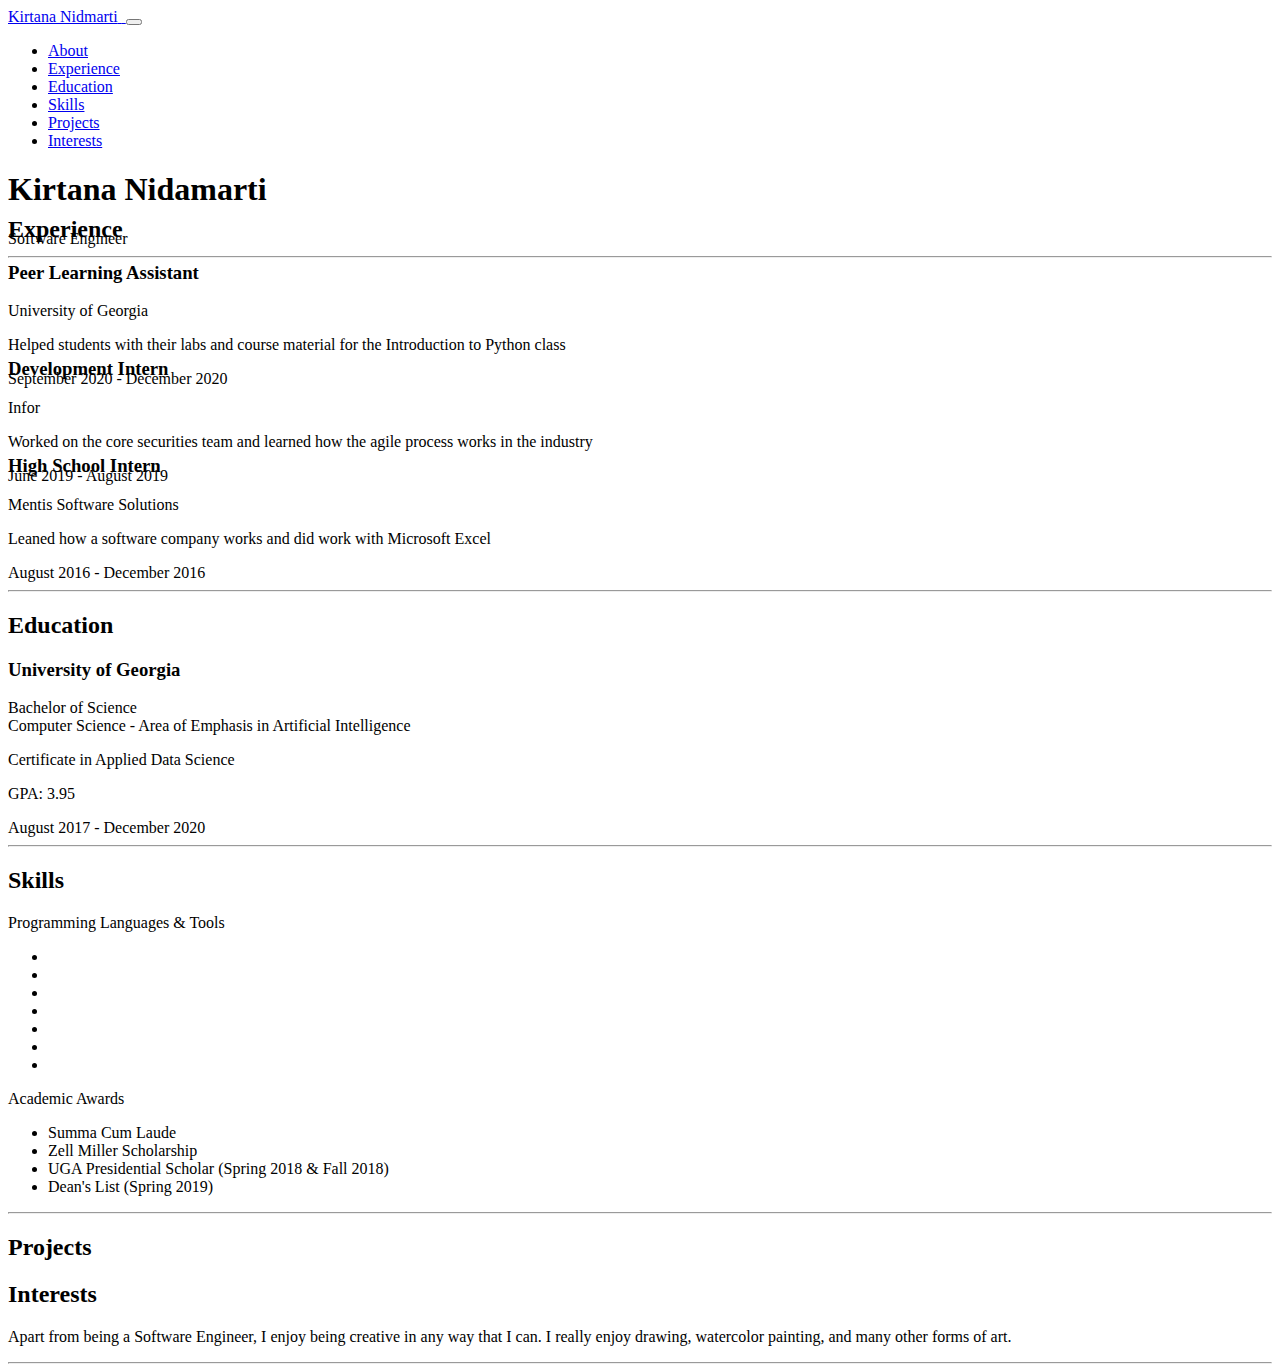
==== index.html @ aa6d08ef "Update index.html" ====
<!DOCTYPE html>
<html lang="en">
    <head>
        <meta charset="utf-8" />
        <meta name="viewport" content="width=device-width, initial-scale=1, shrink-to-fit=no" />
        <meta name="description" content="" />
        <meta name="author" content="" />
        <title>Resume - Start Bootstrap Theme</title>
        <link rel="icon" type="image/x-icon" href="assets/img/favicon.ico" />
        <!-- Font Awesome icons (free version)-->
        <script src="https://use.fontawesome.com/releases/v5.15.1/js/all.js" crossorigin="anonymous"></script>
        <!-- Google fonts-->
        <link href="https://fonts.googleapis.com/css?family=Saira+Extra+Condensed:500,700" rel="stylesheet" type="text/css" />
        <link href="https://fonts.googleapis.com/css?family=Muli:400,400i,800,800i" rel="stylesheet" type="text/css" />
        <!-- Core theme CSS (includes Bootstrap)-->
        <link href="css/styles.css" rel="stylesheet" />
    </head>
    <body id="page-top">
        <!-- Navigation-->
        <nav class="navbar navbar-expand-lg navbar-dark bg-primary fixed-top" id="sideNav">
            <a class="navbar-brand js-scroll-trigger" href="#page-top">
                <span class="d-block d-lg-none">Kirtana Nidmarti</span>
                <span class="d-none d-lg-block"><img class="img-fluid img-profile rounded-circle mx-auto mb-2" src="assets/img/profile.jpg" alt="" /></span>
            </a>
            <button class="navbar-toggler" type="button" data-toggle="collapse" data-target="#navbarSupportedContent" aria-controls="navbarSupportedContent" aria-expanded="false" aria-label="Toggle navigation"><span class="navbar-toggler-icon"></span></button>
            <div class="collapse navbar-collapse" id="navbarSupportedContent">
                <ul class="navbar-nav">
                    <li class="nav-item"><a class="nav-link js-scroll-trigger" href="#about">About</a></li>
                    <li class="nav-item"><a class="nav-link js-scroll-trigger" href="#experience">Experience</a></li>
                    <li class="nav-item"><a class="nav-link js-scroll-trigger" href="#education">Education</a></li>
                    <li class="nav-item"><a class="nav-link js-scroll-trigger" href="#skills">Skills</a></li>
                    <li class="nav-item"><a class="nav-link js-scroll-trigger" href="#projects">Projects</a></li>
                    <li class="nav-item"><a class="nav-link js-scroll-trigger" href="#interests">Interests</a></li>
                </ul>
            </div>
        </nav>
        <!-- Page Content-->
        <div class="container-fluid p-0">
            <!-- About-->
            <section class="resume-section" id="about">
                <div class="resume-section-content">
                    <h1 class="mb-0">
                        Kirtana
                        <span class="text-primary">Nidamarti</span>
                    </h1> 
                    <!--<p class="subheading mb-3" style="margin-bottom:0px !important; margin-top: 20px !important"> I'm a... </p>-->
                    <p class="subheading mb-3" style="margin-bottom:0px !important"> Software Engineer</p>
                    <!--
                    <p class="subheading mb-3" style="margin-bottom:0px !important"> Artificial Intelligence Developer</p>
                    <p class="subheading mb-3" style="margin-bottom:0px !important"> Data Scientist</p>
                    <p class="subheading mb-3" style="margin-bottom:30px !important"> Artist</p>
                -->
                    <div class="social-icons">
                        <a class="social-icon" href="#"><i class="fab fa-linkedin-in"></i></a>
                        <a class="social-icon" href="#"><i class="fab fa-github"></i></a>
                        <a class="social-icon" href="#"><i class="fab fa-pinterest"></i></a>
                    </div>
                </div>
            </section>
            <hr class="m-0" />
            <!-- Experience-->
            <section class="resume-section" id="experience">
                <div class="resume-section-content">
                    <h2 class="mb-5" style="margin-bottom:10px !important; margin-top:-50px !important;">Experience</h2>
                    <div class="d-flex flex-column flex-md-row justify-content-between mb-5">
                        <div class="flex-grow-1">
                            <h3 class="mb-0">Peer Learning Assistant</h3>
                            <div class="subheading mb-3">University of Georgia</div>
                            <p>Helped students with their labs and course material for the Introduction to Python class</p>
                        </div>
                        <div class="flex-shrink-0"><span class="text-primary">September 2020 - December 2020</span></div>
                    </div>
                    <div class="d-flex flex-column flex-md-row justify-content-between mb-5">
                        <div class="flex-grow-1">
                            <h3 class="mb-0" style="margin-top:-30px !important;">Development Intern</h3>
                            <div class="subheading mb-3">Infor</div>
                            <p>Worked on the core securities team and learned how the agile process works in the industry</p>
                        </div>
                        <div class="flex-shrink-0"><span class="text-primary">June 2019 - August 2019</span></div>
                    </div>
                    <div class="d-flex flex-column flex-md-row justify-content-between mb-5">
                        <div class="flex-grow-1">
                            <h3 class="mb-0" style="margin-top:-30px !important;">High School Intern</h3>
                            <div class="subheading mb-3">Mentis Software Solutions</div>
                            <p>Leaned how a software company works and did work with Microsoft Excel</p>
                        </div>
                        <div class="flex-shrink-0"><span class="text-primary">August 2016 - December 2016</span></div>
                    </div>
                </div>
            </section>
            <hr class="m-0" />
            <!-- Education-->
            <section class="resume-section" id="education">
                <div class="resume-section-content">
                    <h2 class="mb-5">Education</h2>
                    <div class="d-flex flex-column flex-md-row justify-content-between mb-5">
                        <div class="flex-grow-1">
                            <h3 class="mb-0">University of Georgia</h3>
                            <div class="subheading mb-3">Bachelor of Science</div>
                            <div>Computer Science - Area of Emphasis in Artificial Intelligence</div>
                            <p>Certificate in Applied Data Science</p>
                            <p>GPA: 3.95</p>
                        </div>
                        <div class="flex-shrink-0"><span class="text-primary">August 2017 - December 2020</span></div>
                    </div>
                </div>
            </section>
            <hr class="m-0" />
            <!-- Skills-->
            <section class="resume-section" id="skills">
                <div class="resume-section-content">
                    <h2 class="mb-5">Skills</h2>
                    <div class="subheading mb-3">Programming Languages & Tools</div>
                    <ul class="list-inline dev-icons">
                        <li class="list-inline-item"><i class="fab fa-python"></i></li>
                        <li class="list-inline-item"><i class="fab fa-java"></i></li>
                        <li class="list-inline-item"><i class="fab fa-html5"></i></li>
                        <li class="list-inline-item"><i class="fab fa-css3-alt"></i></li>
                        <li class="list-inline-item"><i class="fab fa-js"></i></li>
                        <li class="list-inline-item"><i class="fab fa-php"></i></li>
                        <li class="list-inline-item"><i class="fab fa-microsoft"></i></li>
                    </ul>
                    <div class="subheading mb-3">Academic Awards</div>
                    <ul class="fa-ul mb-0">
                        <li>
                            <span class="fa-li"><i class="fas fa-circle"></i></span>
                            Summa Cum Laude
                        </li>
                        <li>
                            <span class="fa-li"><i class="fas fa-circle"></i></span>
                            Zell Miller Scholarship
                        </li>
                        <li>
                            <span class="fa-li"><i class="fas fa-circle"></i></span>
                            UGA Presidential Scholar (Spring 2018 & Fall 2018)
                        </li>
                        <li>
                            <span class="fa-li"><i class="fas fa-circle"></i></span>
                            Dean's List (Spring 2019)
                        </li>
                    </ul>
                </div>
            </section>
            <hr class="m-0" />
            <!-- Projects-->
            <section class="resume-section" id="projects">
                <div class="resume-section-content">
                    <h2 class="mb-5">Projects</h2>
                    <p></p>
                </div>
            </section>
            <!-- Interests-->
            <section class="resume-section" id="interests">
                <div class="resume-section-content">
                    <h2 class="mb-5">Interests</h2>
                    <p>Apart from being a Software Engineer, I enjoy being creative in any way that I can. I really enjoy drawing, watercolor painting, and many other forms of art.</p>
                </div>
            </section>
            <hr class="m-0" />
        </div>
        <!-- Bootstrap core JS-->
        <script src="https://cdnjs.cloudflare.com/ajax/libs/jquery/3.5.1/jquery.min.js"></script>
        <script src="https://cdn.jsdelivr.net/npm/bootstrap@4.5.3/dist/js/bootstrap.bundle.min.js"></script>
        <!-- Third party plugin JS-->
        <script src="https://cdnjs.cloudflare.com/ajax/libs/jquery-easing/1.4.1/jquery.easing.min.js"></script>
        <!-- Core theme JS-->
        <script src="js/scripts.js"></script>
    </body>
</html>
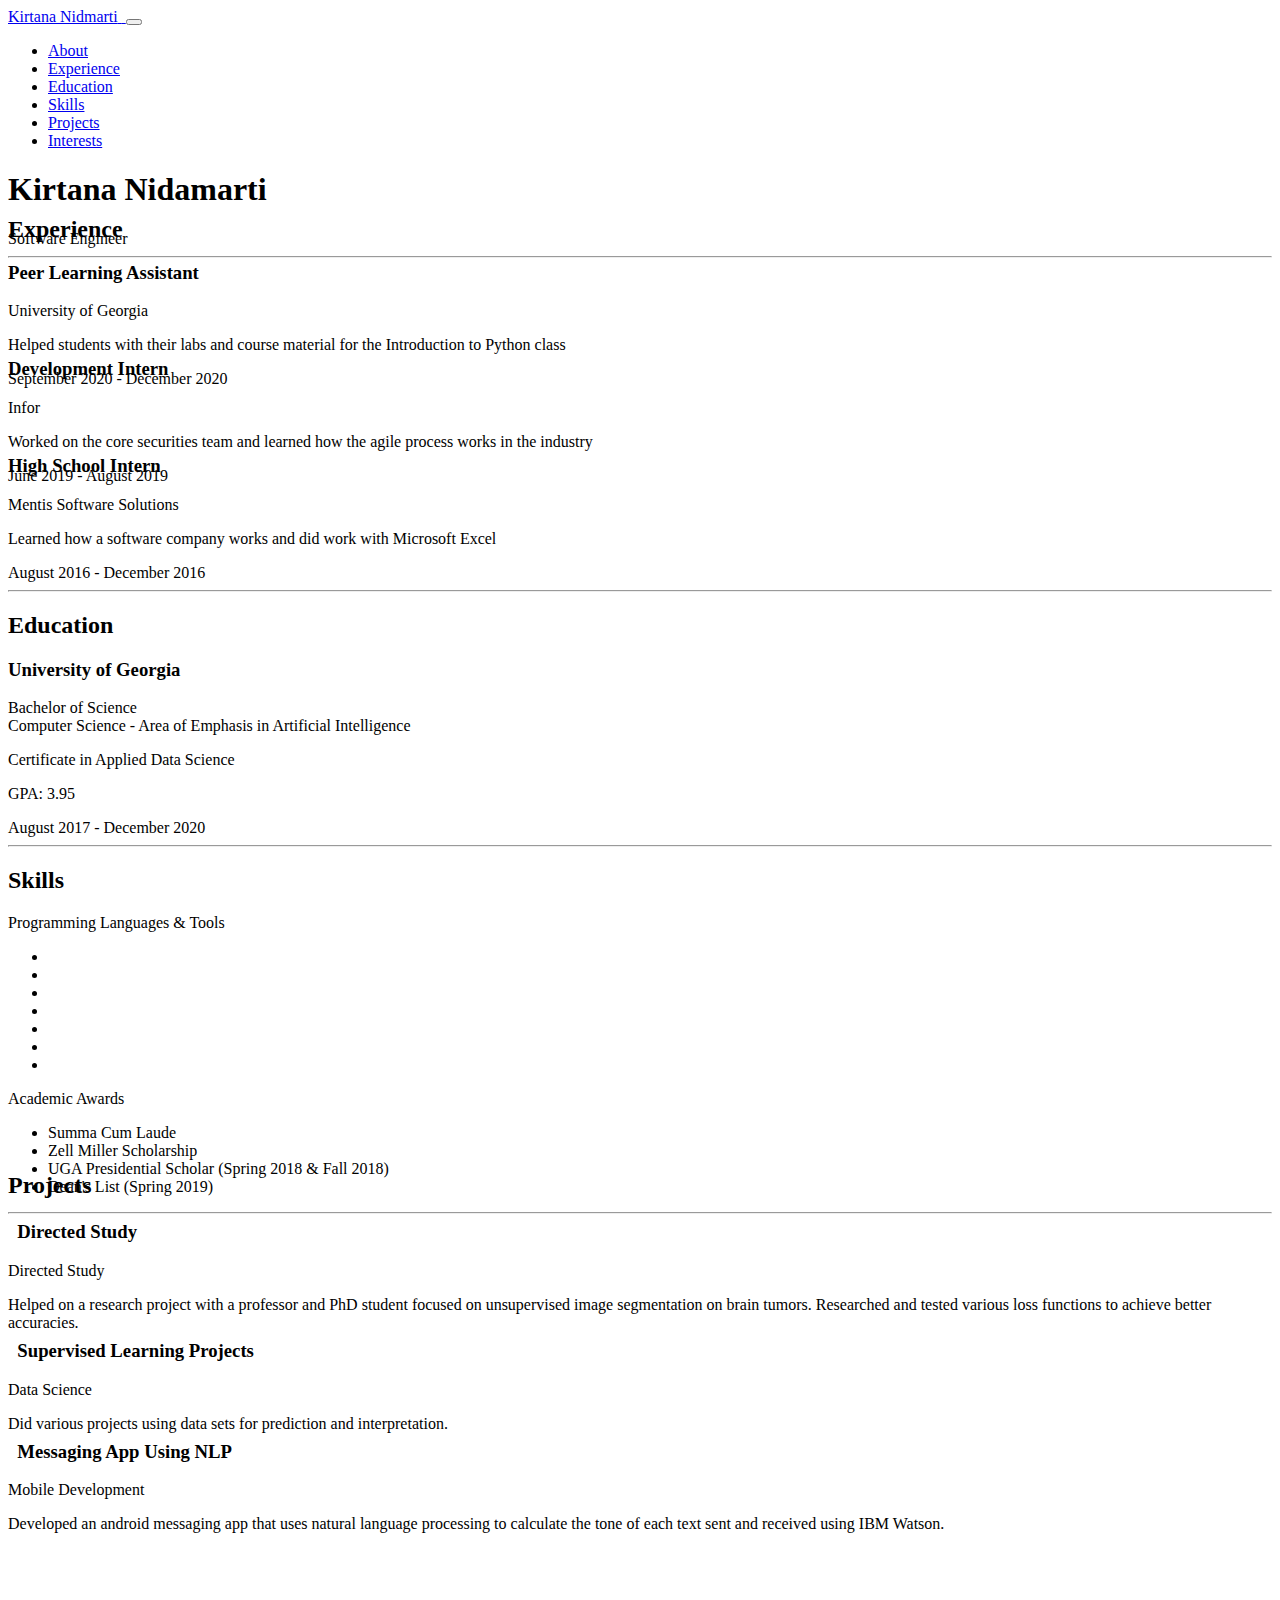
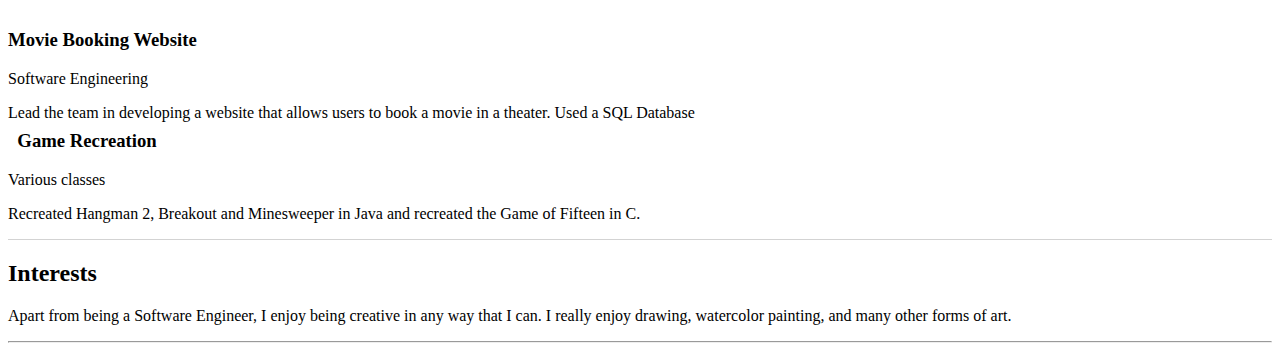
==== commit c76d0497: "Update index.html" ====
--- a/index.html
+++ b/index.html
@@ -82,7 +82,7 @@
                         <div class="flex-grow-1">
                             <h3 class="mb-0" style="margin-top:-30px !important;">High School Intern</h3>
                             <div class="subheading mb-3">Mentis Software Solutions</div>
-                            <p>Leaned how a software company works and did work with Microsoft Excel</p>
+                            <p>Learned how a software company works and did work with Microsoft Excel</p>
                         </div>
                         <div class="flex-shrink-0"><span class="text-primary">August 2016 - December 2016</span></div>
                     </div>
@@ -145,12 +145,50 @@
             <!-- Projects-->
             <section class="resume-section" id="projects">
                 <div class="resume-section-content">
-                    <h2 class="mb-5">Projects</h2>
+                    <h2 class="mb-5" style="margin-bottom:30px !important; margin-top:-50px !important;">Projects</h2>
                     <p></p>
+                    <div class="d-flex flex-column flex-md-row justify-content-between mb-5">
+                        <div class="flex-grow-1">
+                            <h3 class="mb-0" style="margin-top:-30px !important;"><li class="list-inline-item"><i class="fab fa-python"></i></li>&nbsp Directed Study</h3>
+                            <div class="subheading mb-3">  Directed Study</div>
+                            <p>Helped on a research project with a professor and PhD student focused on unsupervised image segmentation on brain tumors. Researched and tested various loss functions to achieve better accuracies.</p>
+                        </div>
+                    </div>
+                    <div class="d-flex flex-column flex-md-row justify-content-between mb-5">
+                        <div class="flex-grow-1">
+                            <h3 class="mb-0" style="margin-top:-30px !important;"><li class="list-inline-item"><i class="fab fa-python"></i></li>&nbsp Supervised Learning Projects</h3>
+                            <div class="subheading mb-3">Data Science</div>
+                            <p>Did various projects using data sets for prediction and interpretation.</p>
+                        </div>
+                    </div>
+                    <div class="d-flex flex-column flex-md-row justify-content-between mb-5">
+                        <div class="flex-grow-1">
+                            <h3 class="mb-0" style="margin-top:-30px !important;"><li class="list-inline-item"><i class="fab fa-java"></i></li>&nbsp Messaging App Using NLP</h3>
+                            <div class="subheading mb-3">Mobile Development</div>
+                            <p>Developed an android messaging app that uses natural language processing to calculate the tone of each text sent and received using IBM Watson. </p>
+                        </div>
+                    </div>
+                    <div class="d-flex flex-column flex-md-row justify-content-between mb-5">
+                        <div class="flex-grow-1">
+                            <h3 class="mb-0" style="margin-top:-30px !important;"><li class="list-inline-item"><i class="fab fa-php"></i></li><li class="list-inline-item"><i class="fab fa-html5"></i></li>
+                        <li class="list-inline-item"><i class="fab fa-css3-alt"></i></li>
+                        <li class="list-inline-item"><i class="fab fa-js"></i></li>
+                        </br> Movie Booking Website</h3>
+                            <div class="subheading mb-3">Software Engineering</div>
+                            <p>Lead the team in developing a website that allows users to book a movie in a theater. Used a SQL Database</p>
+                        </div>
+                    </div>
+                    <div class="d-flex flex-column flex-md-row justify-content-between mb-5">
+                        <div class="flex-grow-1">
+                            <h3 class="mb-0" style="margin-top:-30px !important;"><li class="list-inline-item"><i class="fab fa-java"></i></li>&nbsp Game Recreation</h3>
+                            <div class="subheading mb-3">Various classes</div>
+                            <p>Recreated Hangman 2, Breakout and Minesweeper in Java and recreated the Game of Fifteen in C.</p>
+                        </div>
+                    </div>
                 </div>
             </section>
             <!-- Interests-->
-            <section class="resume-section" id="interests">
+            <section class="resume-section" id="interests" style="border-top: solid !important; border-width: thin !important; border-color: lightGray !important;">
                 <div class="resume-section-content">
                     <h2 class="mb-5">Interests</h2>
                     <p>Apart from being a Software Engineer, I enjoy being creative in any way that I can. I really enjoy drawing, watercolor painting, and many other forms of art.</p>
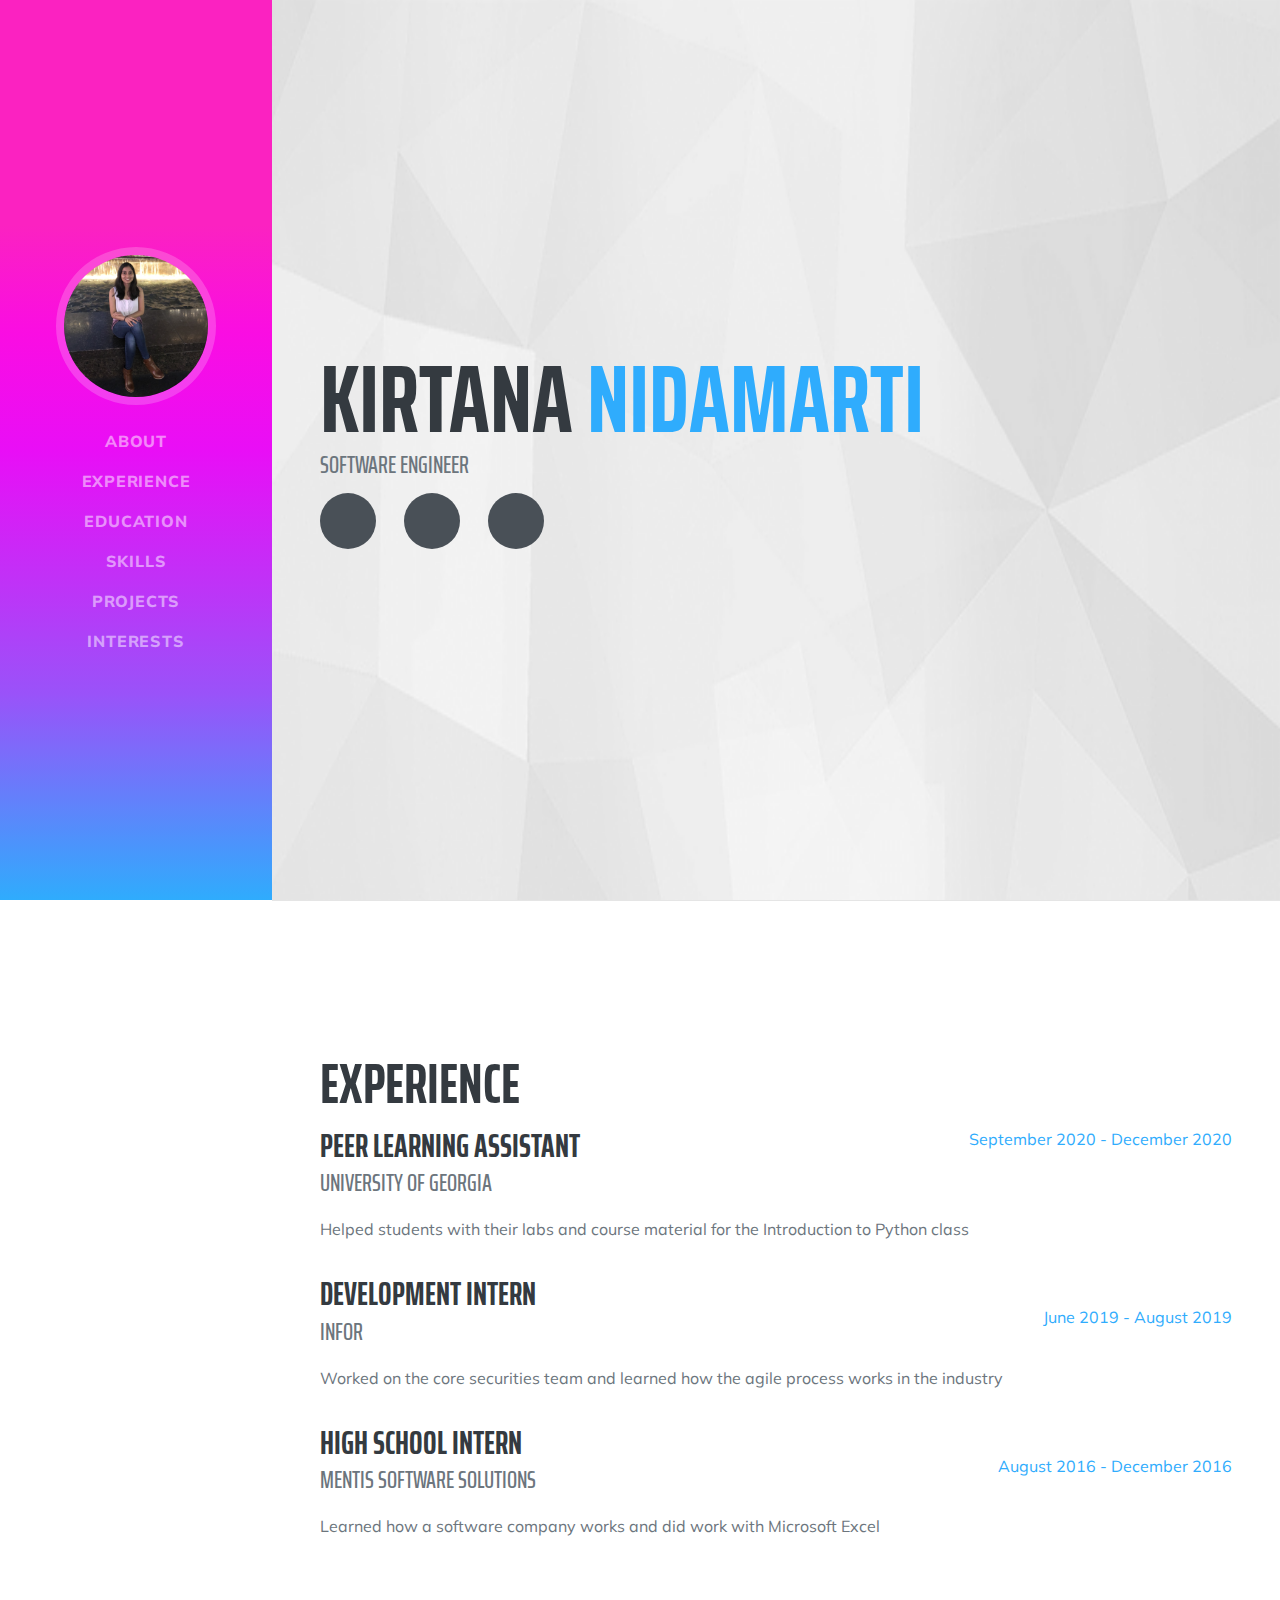
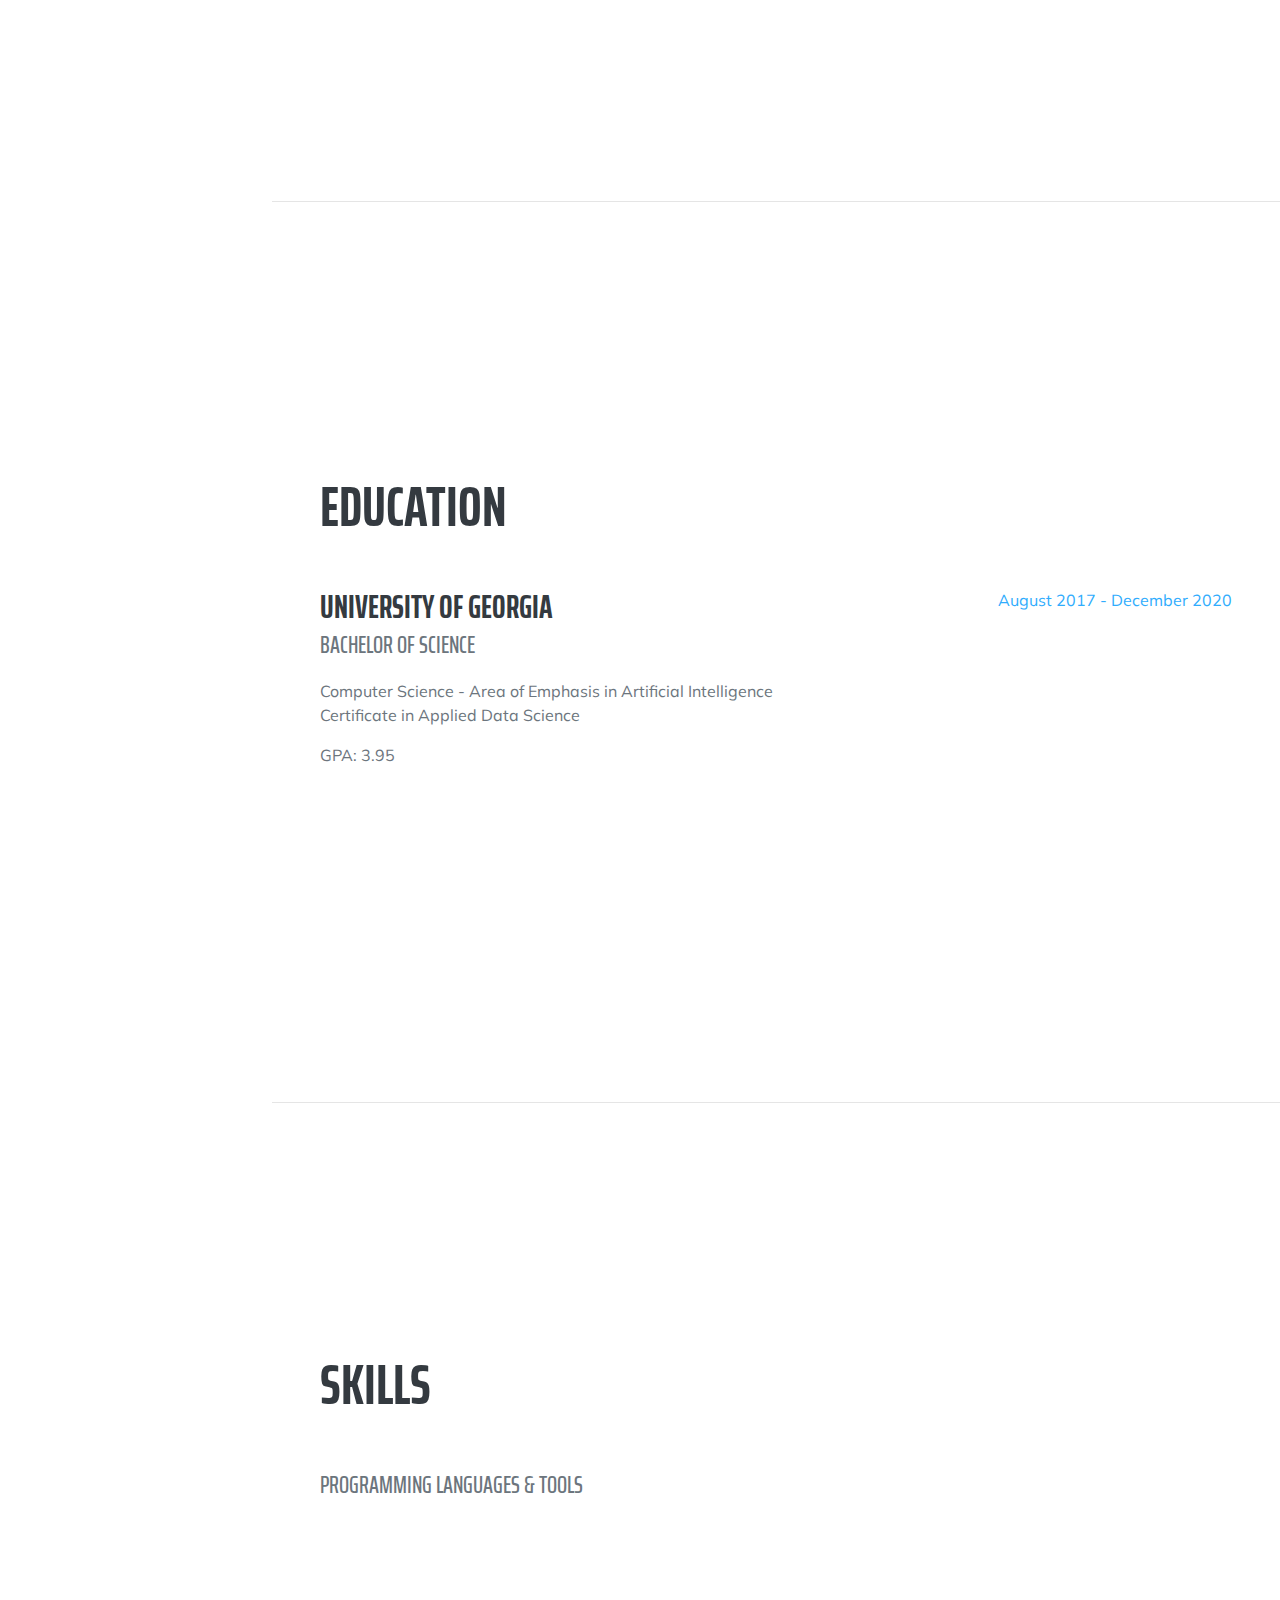
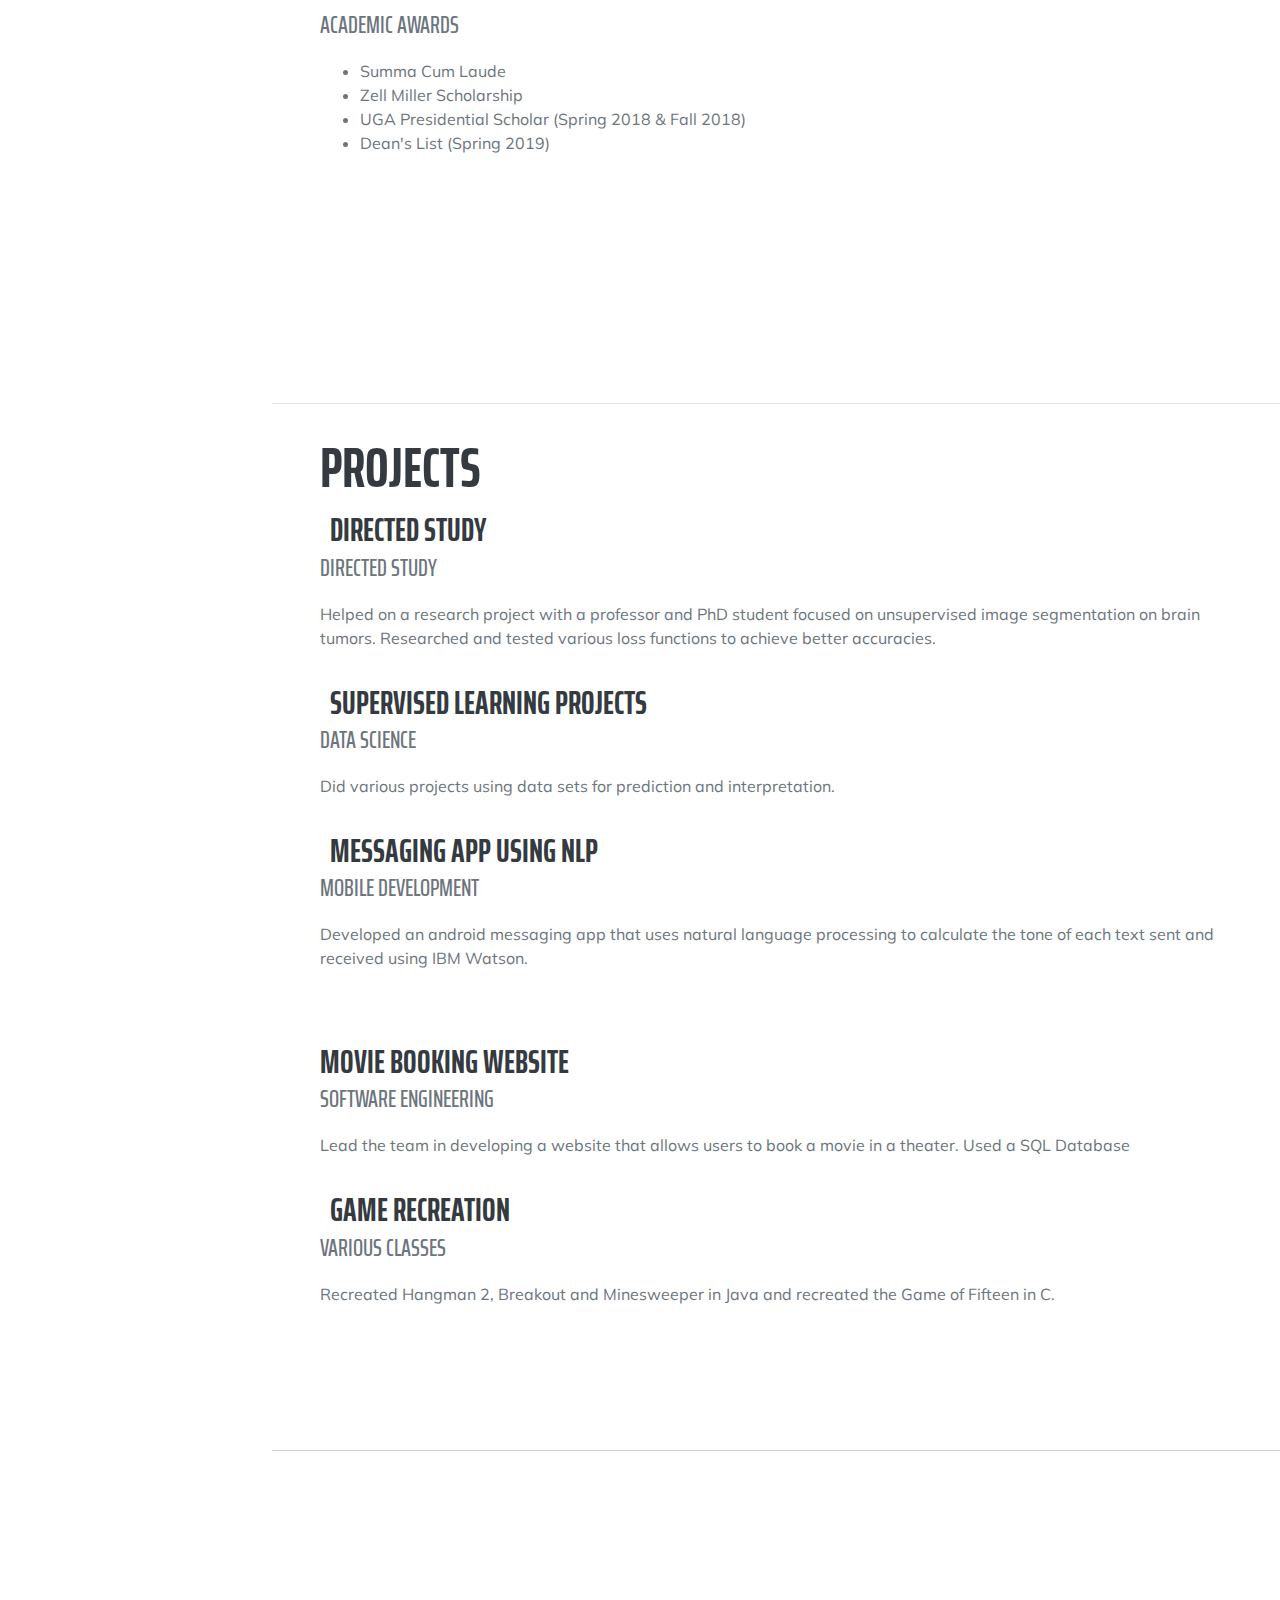
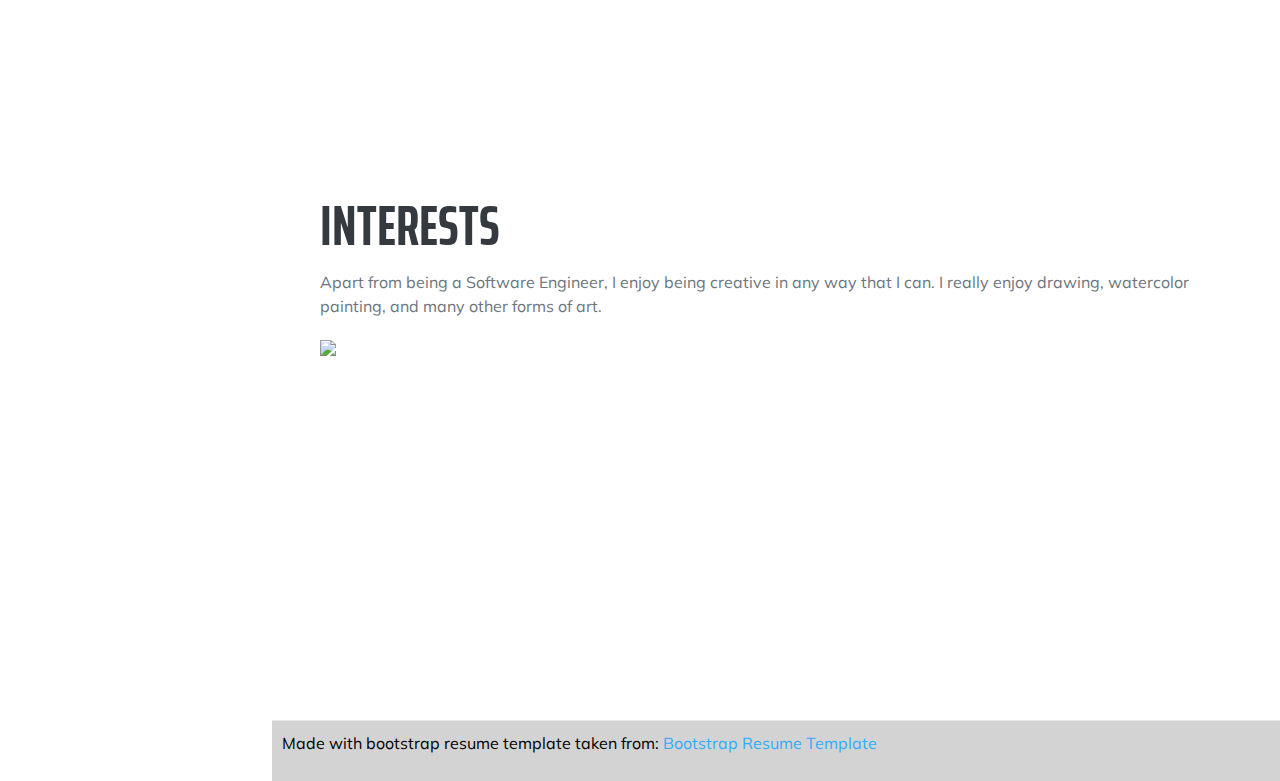
==== commit 304f9c82: "cleaned up code" ====
--- a/index.html
+++ b/index.html
@@ -5,7 +5,7 @@
         <meta name="viewport" content="width=device-width, initial-scale=1, shrink-to-fit=no" />
         <meta name="description" content="" />
         <meta name="author" content="" />
-        <title>Resume - Start Bootstrap Theme</title>
+        <title>Kirtana Nidamarti</title>
         <link rel="icon" type="image/x-icon" href="assets/img/favicon.ico" />
         <!-- Font Awesome icons (free version)-->
         <script src="https://use.fontawesome.com/releases/v5.15.1/js/all.js" crossorigin="anonymous"></script>
@@ -20,7 +20,7 @@
         <nav class="navbar navbar-expand-lg navbar-dark bg-primary fixed-top" id="sideNav">
             <a class="navbar-brand js-scroll-trigger" href="#page-top">
                 <span class="d-block d-lg-none">Kirtana Nidmarti</span>
-                <span class="d-none d-lg-block"><img class="img-fluid img-profile rounded-circle mx-auto mb-2" src="assets/img/profile.jpg" alt="" /></span>
+                <span class="d-none d-lg-block"><img class="img-fluid img-profile rounded-circle mx-auto mb-2" src="assets/profile.png" alt="" /></span>
             </a>
             <button class="navbar-toggler" type="button" data-toggle="collapse" data-target="#navbarSupportedContent" aria-controls="navbarSupportedContent" aria-expanded="false" aria-label="Toggle navigation"><span class="navbar-toggler-icon"></span></button>
             <div class="collapse navbar-collapse" id="navbarSupportedContent">
@@ -44,16 +44,16 @@
                         <span class="text-primary">Nidamarti</span>
                     </h1> 
                     <!--<p class="subheading mb-3" style="margin-bottom:0px !important; margin-top: 20px !important"> I'm a... </p>-->
-                    <p class="subheading mb-3" style="margin-bottom:0px !important"> Software Engineer</p>
+                    <p class="subheading mb-3" style="margin-bottom:10px !important"> Software Engineer</p>
                     <!--
                     <p class="subheading mb-3" style="margin-bottom:0px !important"> Artificial Intelligence Developer</p>
                     <p class="subheading mb-3" style="margin-bottom:0px !important"> Data Scientist</p>
                     <p class="subheading mb-3" style="margin-bottom:30px !important"> Artist</p>
                 -->
                     <div class="social-icons">
-                        <a class="social-icon" href="#"><i class="fab fa-linkedin-in"></i></a>
-                        <a class="social-icon" href="#"><i class="fab fa-github"></i></a>
-                        <a class="social-icon" href="#"><i class="fab fa-pinterest"></i></a>
+                        <a class="social-icon" href="https://www.linkedin.com/in/kirtana-nidamarti/"><i class="fab fa-linkedin-in"></i></a>
+                        <a class="social-icon" href="https://github.com/kn-99"><i class="fab fa-github"></i></a>
+                        <a class="social-icon" href="https://www.pinterest.com/kirtinid/"><i class="fab fa-pinterest"></i></a>
                     </div>
                 </div>
             </section>
@@ -145,7 +145,7 @@
             <!-- Projects-->
             <section class="resume-section" id="projects">
                 <div class="resume-section-content">
-                    <h2 class="mb-5" style="margin-bottom:30px !important; margin-top:-50px !important;">Projects</h2>
+                    <h2 class="mb-5" style="margin-bottom:40px !important; margin-top:-50px !important;">Projects</h2>
                     <p></p>
                     <div class="d-flex flex-column flex-md-row justify-content-between mb-5">
                         <div class="flex-grow-1">
@@ -188,13 +188,15 @@
                 </div>
             </section>
             <!-- Interests-->
-            <section class="resume-section" id="interests" style="border-top: solid !important; border-width: thin !important; border-color: lightGray !important;">
-                <div class="resume-section-content">
-                    <h2 class="mb-5">Interests</h2>
+            <section class="resume-section" id="interests" style="border-top: solid !important; border-width: thin !important; border-color: lightgray !important; margin-bottom: -30px !important;">
+                <div class="resume-section-content">
+                    <h2 class="mb-5" style="margin-bottom:10px !important; margin-top:-50px !important;">Interests</h2>
                     <p>Apart from being a Software Engineer, I enjoy being creative in any way that I can. I really enjoy drawing, watercolor painting, and many other forms of art.</p>
-                </div>
-            </section>
-            <hr class="m-0" />
+                    <img src="assets/interests.png" style="width: 100% !important;">
+                </div>
+            </section>
+            <hr class="m-0" />
+            <footer><p>Made with bootstrap resume template taken from: <a href="https://startbootstrap.com/theme/resume">Bootstrap Resume Template</a></p></footer>
         </div>
         <!-- Bootstrap core JS-->
         <script src="https://cdnjs.cloudflare.com/ajax/libs/jquery/3.5.1/jquery.min.js"></script>
